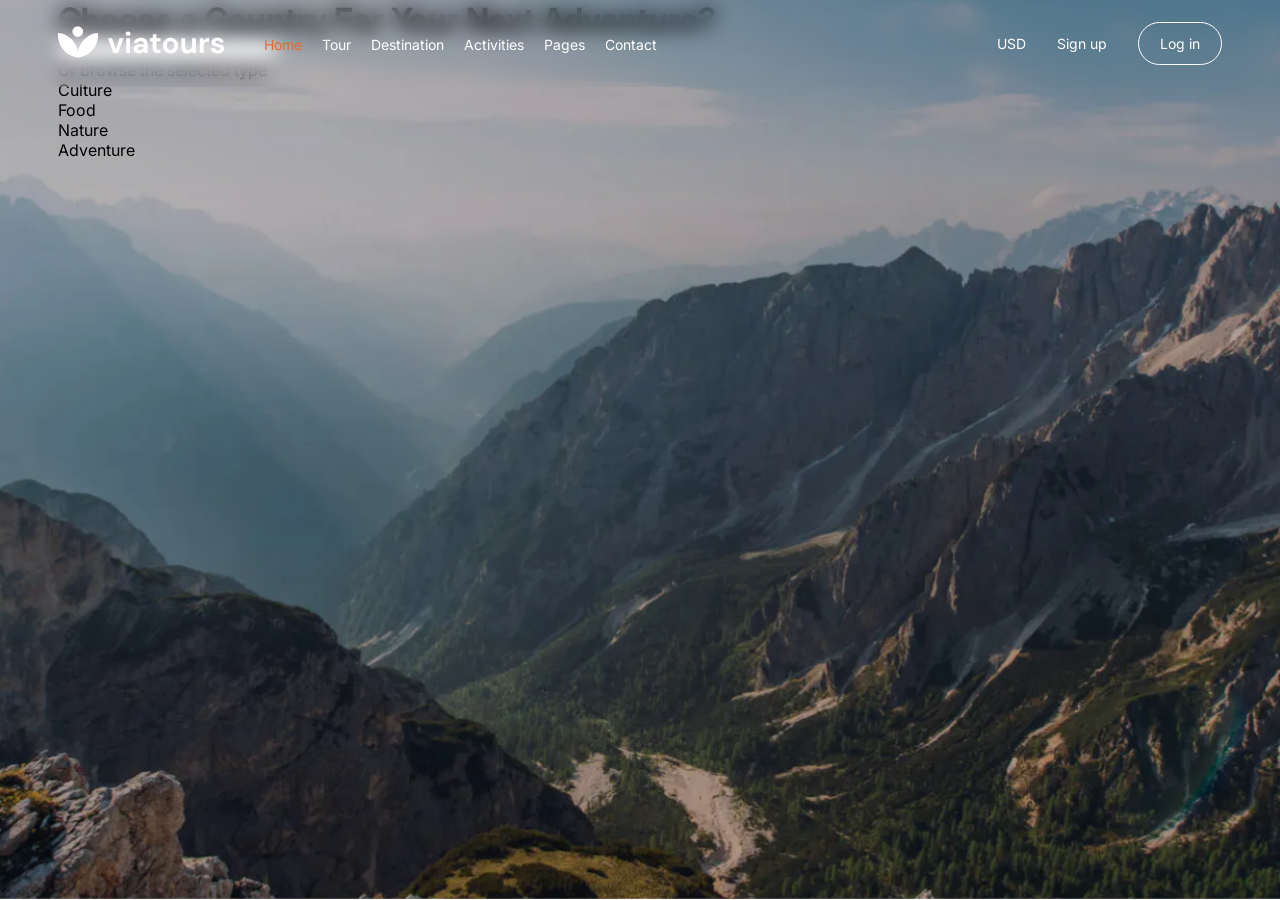
==== index.html @ 1e7595ea "lesson 2" ====
<!doctype html>
<html lang="en">
	<head>
		<meta charset="UTF-8" />
		<meta name="viewport" content="width=device-width, initial-scale=1.0" />
		<title>Viatours</title>
		<link rel="preconnect" href="https://fonts.googleapis.com" />
		<link rel="preconnect" href="https://fonts.gstatic.com" crossorigin />
		<link
			href="https://fonts.googleapis.com/css2?family=Inter:ital,opsz,wght@0,14..32,100..900;1,14..32,100..900&display=swap"
			rel="stylesheet"
		/>
		<link rel="stylesheet" href="style.css" />
	</head>
	<body>
		<nav class="nav">
			<div class="nav__container">
				<div class="nav__content">
					<a class="nav__logo" href="">
						<img src="img/icons/logo.svg" alt="" />
					</a>
					<ul class="nav__links">
						<li><a class="active" href="">Home</a></li>
						<li><a href="">Tour</a></li>
						<li><a href="">Destination</a></li>
						<li><a href="">Activities</a></li>
						<li><a href="">Pages</a></li>
						<li><a href="">Contact</a></li>
					</ul>
				</div>

				<div class="nav__action">
					<span>USD</span>
					<button class="nav__btn">Sign up</button>
					<button class="nav__btn accent-btn">Log in</button>
				</div>
			</div>
		</nav>

		<header class="hero">
			<div class="container">
				<div class="hero__content">
					<h1 class="hero__title">Choose a Country For Your Next Adventure?</h1>
					<div class="hero__search">
						<input class="hero__input" type="search" />
						<button class="hero__btn"></button>
					</div>
					<div class="categories">
						<p class="categories__title">Or browse the selected type</p>
						<div class="category__item">Culture</div>
						<div class="category__item">Food</div>
						<div class="category__item">Nature</div>
						<div class="category__item">Adventure</div>
					</div>
				</div>
			</div>
		</header>
	</body>
</html>
---- style.css ----
* {
	font-family: 'Inter', sans-serif;
	margin: 0;
	padding: 0;
	box-sizing: border-box;
}

.container {
	max-width: 1300px;
	margin: 0 auto;
	width: calc(100% - 116px);
}

.nav {
	width: 100%;
	padding: 22px 0;
	position: fixed;
	left: 0;
	backdrop-filter: blur(10px);
}
.nav__container {
	display: flex;
	justify-content: space-between;
	align-items: center;
	max-width: 1800px;
	margin: 0 auto;
	width: calc(100% - 116px);
}

.nav__content {
	display: flex;
	align-items: center;
	gap: 39px;
}
.nav__links {
	display: flex;
	align-items: center;
	list-style: none;
	gap: 20px;
}
.nav__links a {
	text-decoration: none;
	color: #ffffff;
	font-size: 14px;
	transition: 0.3s color;
}
.nav__links a:hover {
	color: #eb662b;
}
a.active {
	color: #eb662b;
}

.nav__action {
	display: flex;
	gap: 10px;
	align-items: center;
}
.nav__action span {
	font-size: 14px;
	color: #ffffff;
}
.nav__btn {
	font-size: 14px;
	color: #ffffff;
	background: none;
	border: none;
	padding: 12px 21px;
	cursor: pointer;
	transition: 0.3s color;
}
.nav__btn:hover {
	color: #eb662b;
}
.accent-btn {
	border: 1px solid #ffffff;
	border-radius: 200px;
}

.hero {
	height: 100vh;
	background-image: url(img/images/hero.webp);
	background-repeat: no-repeat;
	background-position: center;
	background-size: cover;
}
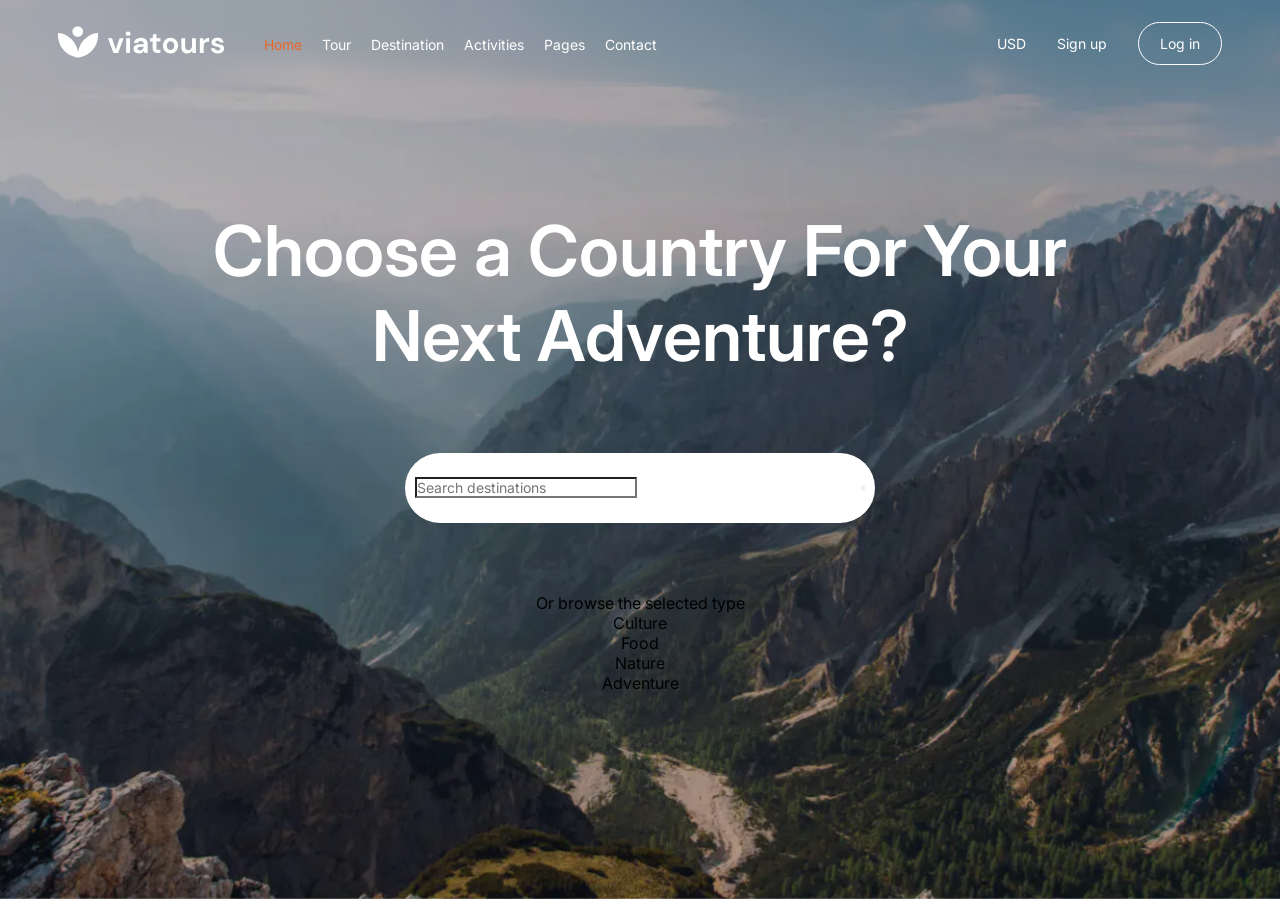
==== commit d1932617: "lesson 2.2" ====
--- a/index.html
+++ b/index.html
@@ -40,9 +40,16 @@
 		<header class="hero">
 			<div class="container">
 				<div class="hero__content">
-					<h1 class="hero__title">Choose a Country For Your Next Adventure?</h1>
+					<h1 class="hero__title">
+						Choose a Country For Your <br />
+						Next Adventure?
+					</h1>
 					<div class="hero__search">
-						<input class="hero__input" type="search" />
+						<input
+							class="hero__input"
+							type="search"
+							placeholder="Search destinations"
+						/>
 						<button class="hero__btn"></button>
 					</div>
 					<div class="categories">
--- a/style.css
+++ b/style.css
@@ -84,3 +84,35 @@
 	background-position: center;
 	background-size: cover;
 }
+.hero__content {
+	display: flex;
+	flex-direction: column;
+	justify-content: center;
+	align-items: center;
+	height: 100vh;
+	text-align: center;
+}
+.hero__title {
+	font-size: 70px;
+	font-weight: 600;
+	color: #ffffff;
+	margin-bottom: 75px;
+}
+.hero__search {
+	background: #ffffff;
+	border-radius: 200px;
+	width: 470px;
+	height: 70px;
+	display: flex;
+	align-items: center;
+	justify-content: space-between;
+	padding: 10px;
+	margin-bottom: 70px;
+}
+.hero__input {
+	font-size: 14px;
+	background-image: url(img/icons/SVG.svg);
+}
+.hero__input::placeholder {
+	color: #757575;
+}
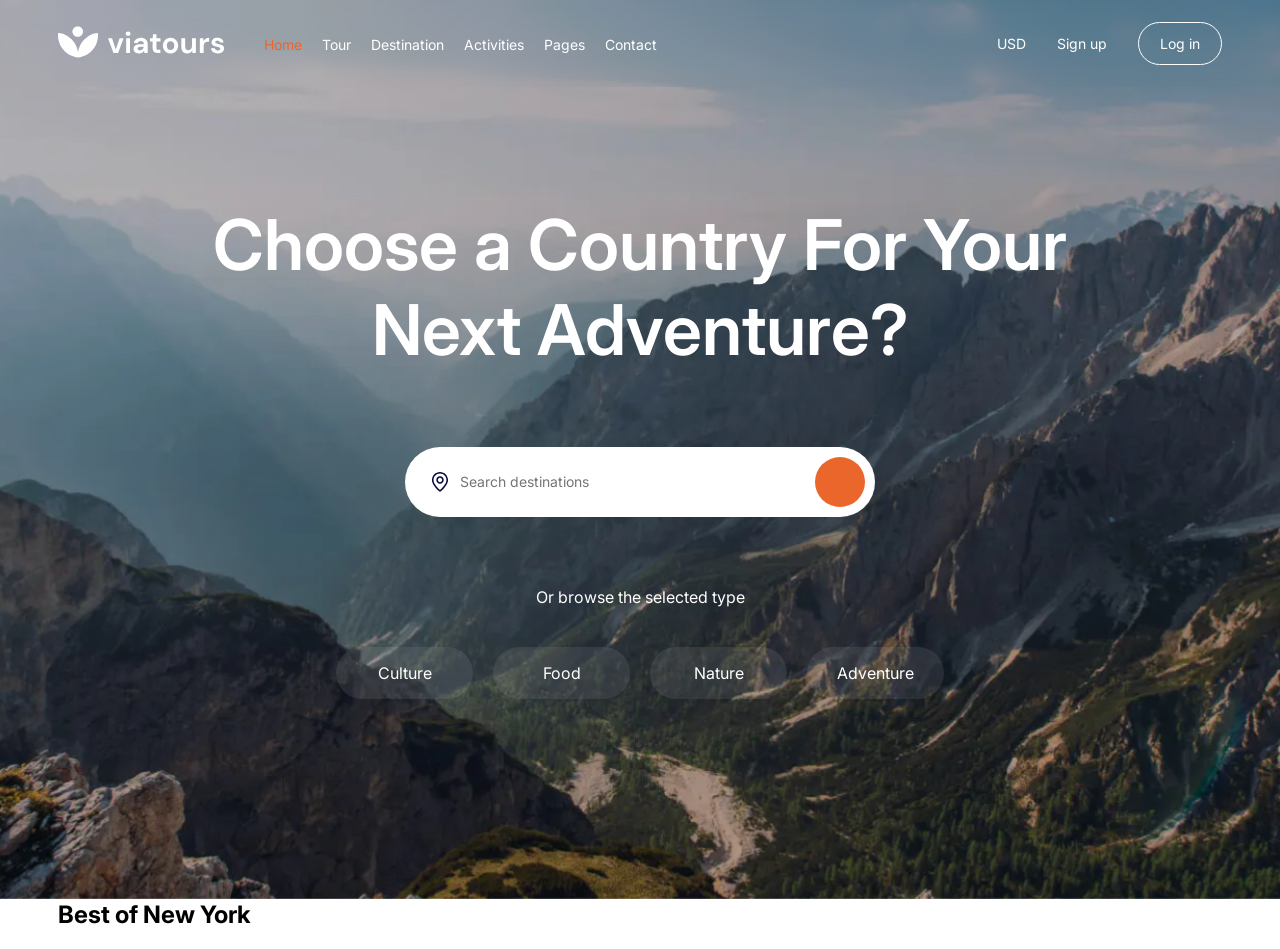
==== commit 51903955: "lesson 3" ====
--- a/index.html
+++ b/index.html
@@ -62,5 +62,25 @@
 				</div>
 			</div>
 		</header>
+		<main>
+			<section class="tour">
+				<div class="container">
+					<div class="tour__content">
+						<h2 class="tour__title">Best of <span>New York</span></h2>
+						<div class="tour__cards">
+							<div class="tour__card">
+								<img class="card__img" src="" alt="" />
+								<div class="card__info">
+									<p class="card__text"></p>
+									<h3 class="card__title"></h3>
+									<div class="card__rating"></div>
+									<div class="card__meta"></div>
+								</div>
+							</div>
+						</div>
+					</div>
+				</div>
+			</section>
+		</main>
 	</body>
 </html>
--- a/style.css
+++ b/style.css
@@ -111,8 +111,43 @@
 }
 .hero__input {
 	font-size: 14px;
-	background-image: url(img/icons/SVG.svg);
+	background-image: url(img/icons/location.svg);
+	background-repeat: no-repeat;
+	background-size: 20px;
+	background-position: left;
+	padding: 10px;
+	padding-left: 30px;
+	border: none;
+	outline: none;
+	margin-left: 15px;
 }
 .hero__input::placeholder {
 	color: #757575;
 }
+.hero__btn {
+	background: #eb662b;
+	width: 50px;
+	height: 50px;
+	border-radius: 50px;
+	border: none;
+	outline: none;
+	cursor: pointer;
+	transition: 0.3s background;
+}
+.hero__btn:hover {
+	background: #c95625;
+}
+.categories {
+	color: #ffffff;
+	display: grid;
+	grid-template-columns: repeat(4, 1fr);
+	gap: 40px 20px;
+}
+.categories__title {
+	grid-column: 1/-1;
+}
+.category__item {
+	background: #ffffff15;
+	padding: 16px 30px;
+	border-radius: 50px;
+}
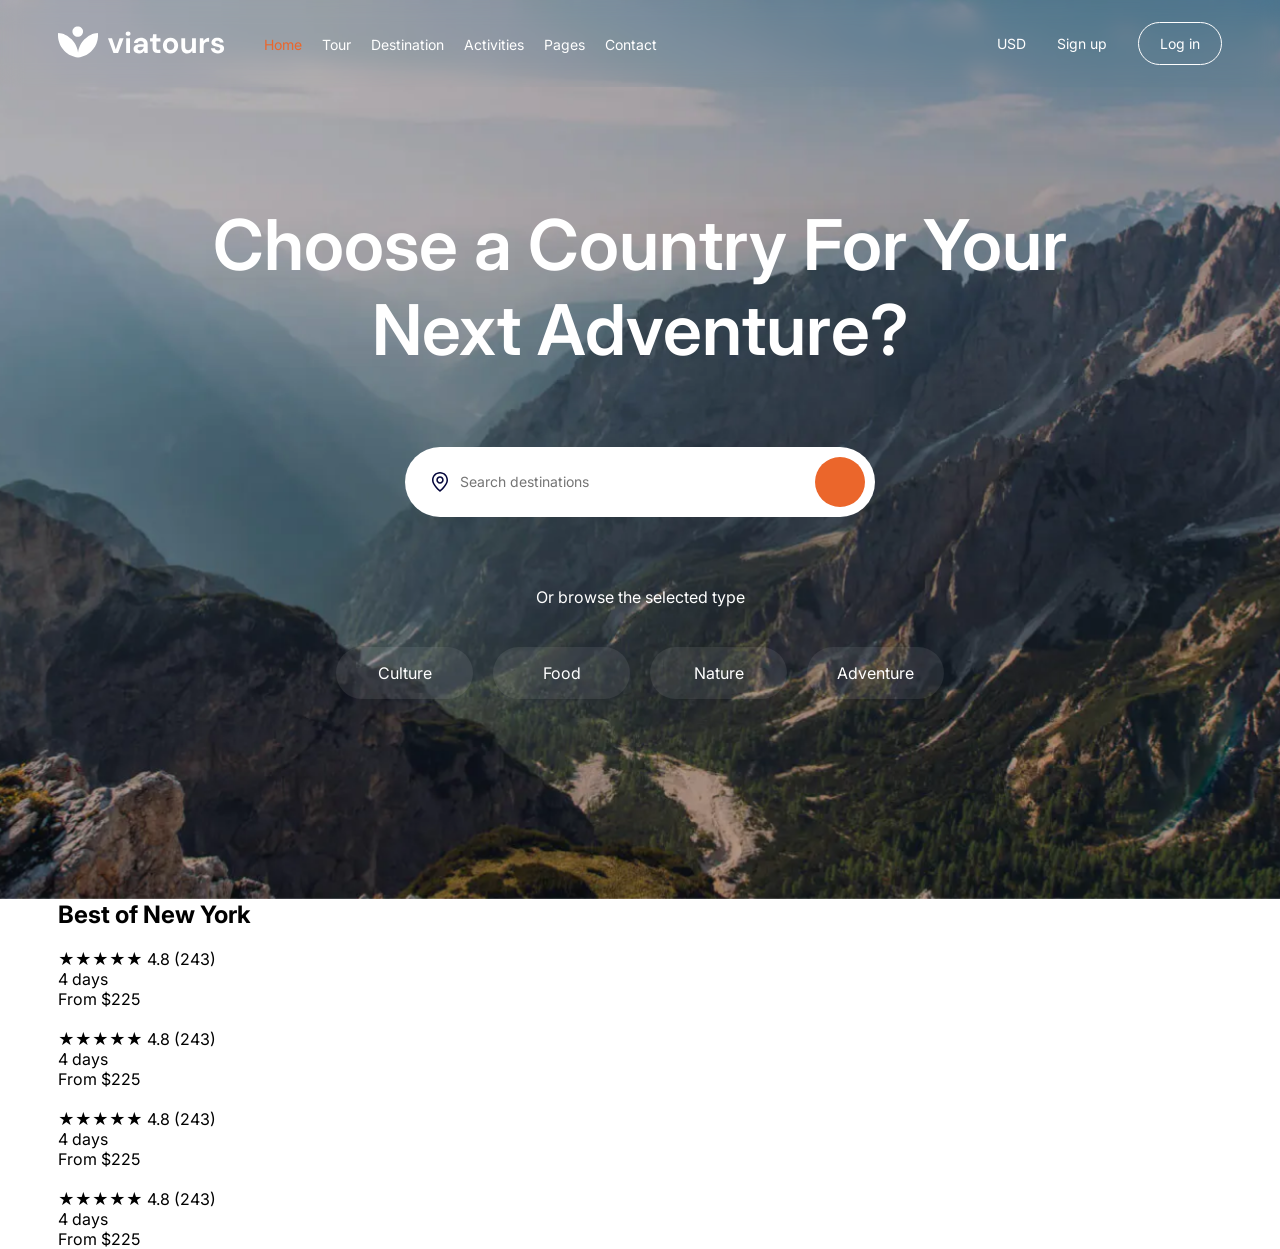
==== commit 980c9735: "lesson 3.1" ====
--- a/index.html
+++ b/index.html
@@ -73,8 +73,75 @@
 								<div class="card__info">
 									<p class="card__text"></p>
 									<h3 class="card__title"></h3>
-									<div class="card__rating"></div>
-									<div class="card__meta"></div>
+									<div class="card__rating">
+										<span class="rating__stars">★★★★★</span>
+										<span class="rating__value">4.8</span>
+										<span class="rating__count">(243)</span>
+									</div>
+									<div class="card__meta">
+										<p class="meta__date">4 days</p>
+										<p class="meta__cost">
+											<span>From</span>
+											<span>$225</span>
+										</p>
+									</div>
+								</div>
+							</div>
+							<div class="tour__card">
+								<img class="card__img" src="" alt="" />
+								<div class="card__info">
+									<p class="card__text"></p>
+									<h3 class="card__title"></h3>
+									<div class="card__rating">
+										<span class="rating__stars">★★★★★</span>
+										<span class="rating__value">4.8</span>
+										<span class="rating__count">(243)</span>
+									</div>
+									<div class="card__meta">
+										<p class="meta__date">4 days</p>
+										<p class="meta__cost">
+											<span>From</span>
+											<span>$225</span>
+										</p>
+									</div>
+								</div>
+							</div>
+							<div class="tour__card">
+								<img class="card__img" src="" alt="" />
+								<div class="card__info">
+									<p class="card__text"></p>
+									<h3 class="card__title"></h3>
+									<div class="card__rating">
+										<span class="rating__stars">★★★★★</span>
+										<span class="rating__value">4.8</span>
+										<span class="rating__count">(243)</span>
+									</div>
+									<div class="card__meta">
+										<p class="meta__date">4 days</p>
+										<p class="meta__cost">
+											<span>From</span>
+											<span>$225</span>
+										</p>
+									</div>
+								</div>
+							</div>
+							<div class="tour__card">
+								<img class="card__img" src="" alt="" />
+								<div class="card__info">
+									<p class="card__text"></p>
+									<h3 class="card__title"></h3>
+									<div class="card__rating">
+										<span class="rating__stars">★★★★★</span>
+										<span class="rating__value">4.8</span>
+										<span class="rating__count">(243)</span>
+									</div>
+									<div class="card__meta">
+										<p class="meta__date">4 days</p>
+										<p class="meta__cost">
+											<span>From</span>
+											<span>$225</span>
+										</p>
+									</div>
 								</div>
 							</div>
 						</div>
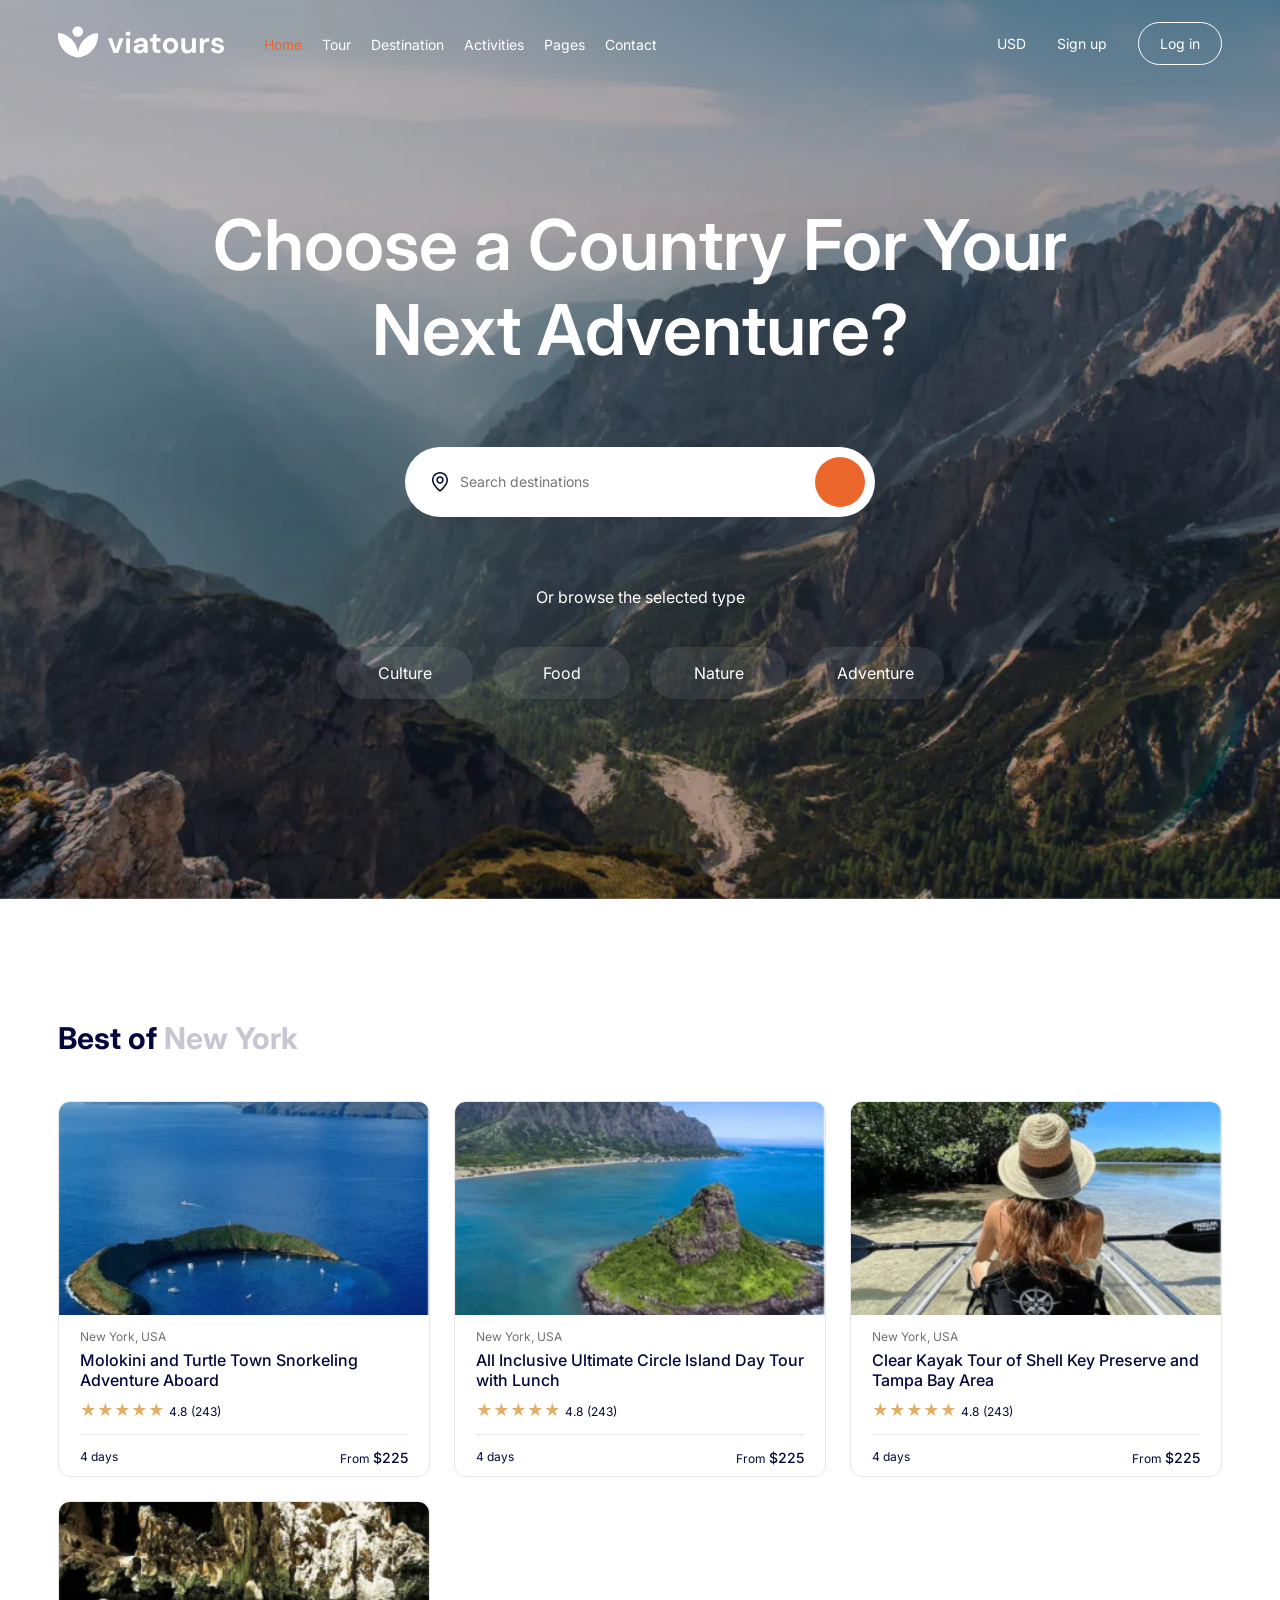
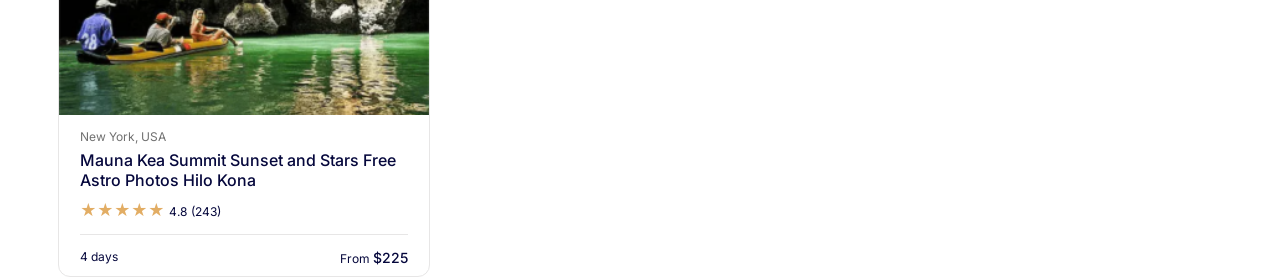
==== commit 268504bd: "lesson 4" ====
--- a/index.html
+++ b/index.html
@@ -69,10 +69,12 @@
 						<h2 class="tour__title">Best of <span>New York</span></h2>
 						<div class="tour__cards">
 							<div class="tour__card">
-								<img class="card__img" src="" alt="" />
+								<img class="card__img" src="img/images/tour1.webp" alt="" />
 								<div class="card__info">
-									<p class="card__text"></p>
-									<h3 class="card__title"></h3>
+									<p class="card__text">New York, USA</p>
+									<h3 class="card__title">
+										Molokini and Turtle Town Snorkeling Adventure Aboard
+									</h3>
 									<div class="card__rating">
 										<span class="rating__stars">★★★★★</span>
 										<span class="rating__value">4.8</span>
@@ -81,17 +83,19 @@
 									<div class="card__meta">
 										<p class="meta__date">4 days</p>
 										<p class="meta__cost">
-											<span>From</span>
+											From
 											<span>$225</span>
 										</p>
 									</div>
 								</div>
 							</div>
 							<div class="tour__card">
-								<img class="card__img" src="" alt="" />
+								<img class="card__img" src="img/images/tour2.png" alt="" />
 								<div class="card__info">
-									<p class="card__text"></p>
-									<h3 class="card__title"></h3>
+									<p class="card__text">New York, USA</p>
+									<h3 class="card__title">
+										All Inclusive Ultimate Circle Island Day Tour with Lunch
+									</h3>
 									<div class="card__rating">
 										<span class="rating__stars">★★★★★</span>
 										<span class="rating__value">4.8</span>
@@ -100,17 +104,19 @@
 									<div class="card__meta">
 										<p class="meta__date">4 days</p>
 										<p class="meta__cost">
-											<span>From</span>
+											From
 											<span>$225</span>
 										</p>
 									</div>
 								</div>
 							</div>
 							<div class="tour__card">
-								<img class="card__img" src="" alt="" />
+								<img class="card__img" src="img/images/tour3.png" alt="" />
 								<div class="card__info">
-									<p class="card__text"></p>
-									<h3 class="card__title"></h3>
+									<p class="card__text">New York, USA</p>
+									<h3 class="card__title">
+										Clear Kayak Tour of Shell Key Preserve and Tampa Bay Area
+									</h3>
 									<div class="card__rating">
 										<span class="rating__stars">★★★★★</span>
 										<span class="rating__value">4.8</span>
@@ -119,17 +125,20 @@
 									<div class="card__meta">
 										<p class="meta__date">4 days</p>
 										<p class="meta__cost">
-											<span>From</span>
+											From
 											<span>$225</span>
 										</p>
 									</div>
 								</div>
 							</div>
 							<div class="tour__card">
-								<img class="card__img" src="" alt="" />
+								<img class="card__img" src="img/images/tour4.png" alt="" />
 								<div class="card__info">
-									<p class="card__text"></p>
-									<h3 class="card__title"></h3>
+									<p class="card__text">New York, USA</p>
+									<h3 class="card__title">
+										Mauna Kea Summit Sunset and Stars Free Astro Photos Hilo
+										Kona
+									</h3>
 									<div class="card__rating">
 										<span class="rating__stars">★★★★★</span>
 										<span class="rating__value">4.8</span>
@@ -138,7 +147,7 @@
 									<div class="card__meta">
 										<p class="meta__date">4 days</p>
 										<p class="meta__cost">
-											<span>From</span>
+											From
 											<span>$225</span>
 										</p>
 									</div>
--- a/style.css
+++ b/style.css
@@ -151,3 +151,74 @@
 	padding: 16px 30px;
 	border-radius: 50px;
 }
+.tour__content {
+	margin-top: 120px;
+}
+.tour__title {
+	font-size: 30px;
+	font-weight: 700;
+	color: #05073c;
+	margin-bottom: 45px;
+}
+.tour__title span {
+	color: #c6c6d2;
+}
+.tour__cards {
+	display: grid;
+	grid-template-columns: repeat(auto-fill, minmax(280px, 1fr));
+	gap: 24px;
+}
+.tour__card {
+	border-radius: 12px;
+	border: 1px solid #e7e6e6;
+	overflow: hidden;
+}
+.card__img {
+	width: 100%;
+	height: 213px;
+	object-fit: cover;
+}
+.card__info {
+	padding: 10px 21px;
+}
+
+.card__text {
+	font-size: 12px;
+	color: #717171;
+	margin-bottom: 6px;
+}
+.card__title {
+	font-size: 16px;
+	font-weight: 500;
+	color: #05073c;
+	margin-bottom: 10px;
+}
+.rating__stars {
+	color: #e2ad64;
+}
+.rating__value,
+.rating__count {
+	color: #05073c;
+	font-size: 12px;
+}
+.card__rating {
+	padding-bottom: 14px;
+	border-bottom: 1px solid #e7e6e6;
+	margin-bottom: 14px;
+}
+.card__meta {
+	display: flex;
+	justify-content: space-between;
+}
+.meta__date {
+	color: #05073c;
+	font-size: 12px;
+}
+.meta__cost {
+	color: #05073c;
+	font-size: 12px;
+}
+.meta__cost span {
+	font-size: 14px;
+	font-weight: 500;
+}
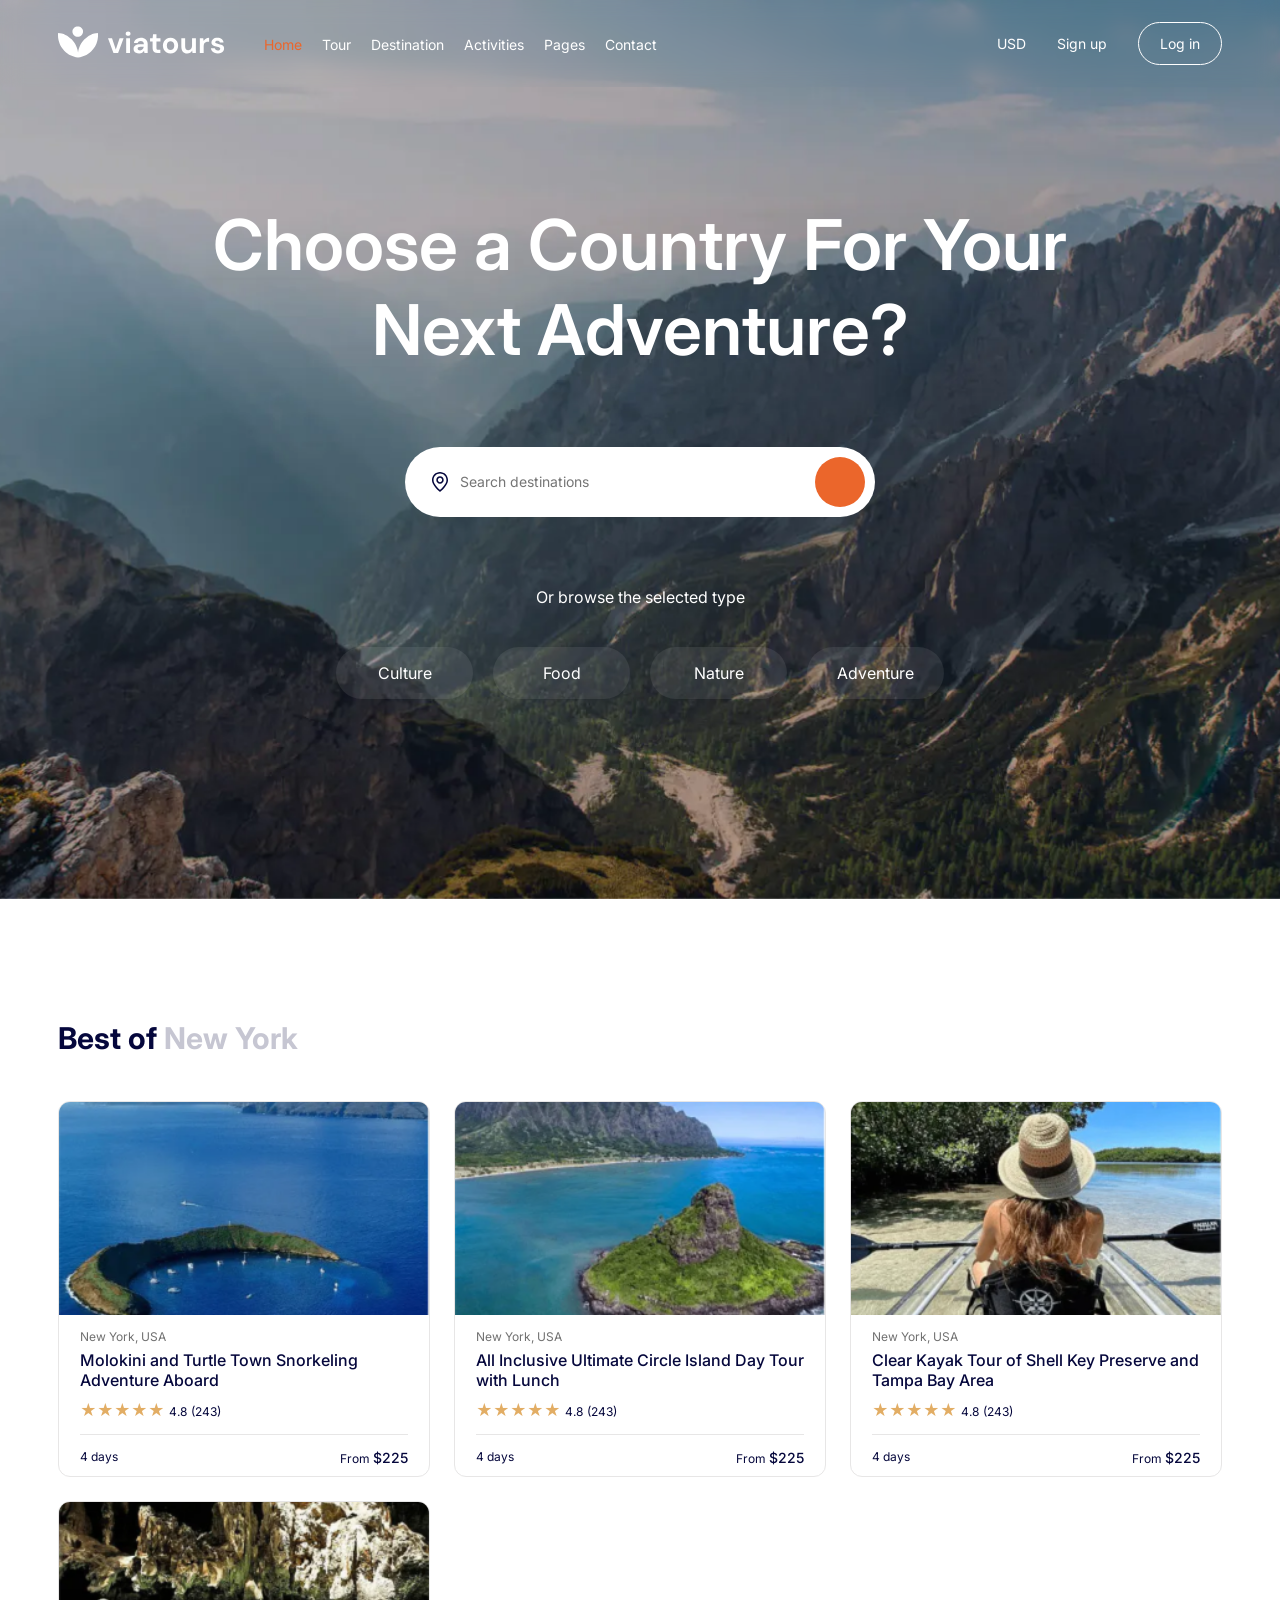
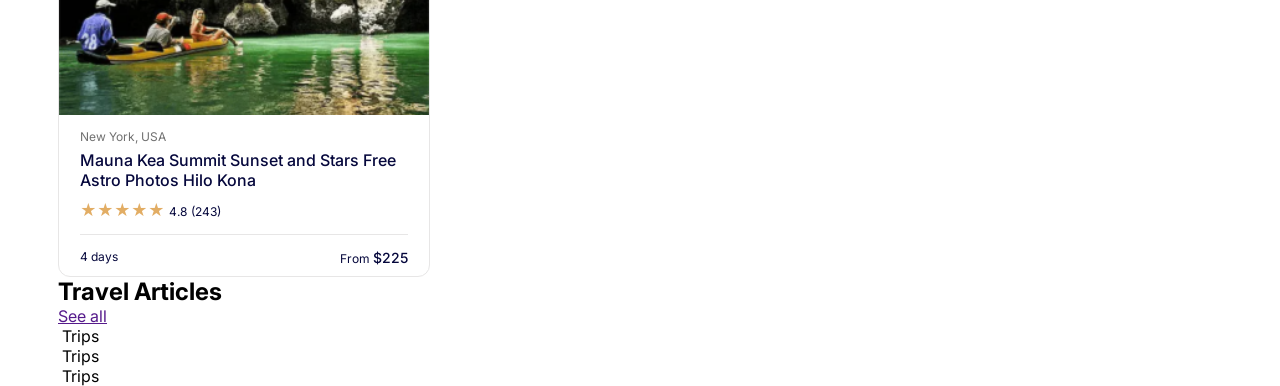
==== commit 25d35857: "lesson 4.5" ====
--- a/index.html
+++ b/index.html
@@ -157,6 +157,51 @@
 					</div>
 				</div>
 			</section>
+
+			<section class="articles">
+				<div class="container">
+					<div class="articles__header">
+						<h2 class="articles__title">Travel Articles</h2>
+						<a href="" class="articles__link">See all</a>
+					</div>
+					<div class="articles__grid">
+						<!-- карточка  -->
+						<div class="articles__card">
+							<div class="articles__image">
+								<img src="" alt="" />
+								<span>Trips</span>
+							</div>
+							<div class="articles__content">
+								<p class="articles__meta"></p>
+								<h3 class="articles__subtitle"></h3>
+							</div>
+						</div>
+						<!-- карточка  -->
+						<div class="articles__card">
+							<div class="articles__image">
+								<img src="" alt="" />
+								<span>Trips</span>
+							</div>
+							<div class="articles__content">
+								<p class="articles__meta"></p>
+								<h3 class="articles__subtitle"></h3>
+							</div>
+						</div>
+						<!-- карточка  -->
+						<div class="articles__card">
+							<div class="articles__image">
+								<img src="" alt="" />
+								<span>Trips</span>
+							</div>
+							<div class="articles__content">
+								<p class="articles__meta"></p>
+								<h3 class="articles__subtitle"></h3>
+							</div>
+						</div>
+						<!-- карточка  -->
+					</div>
+				</div>
+			</section>
 		</main>
 	</body>
 </html>
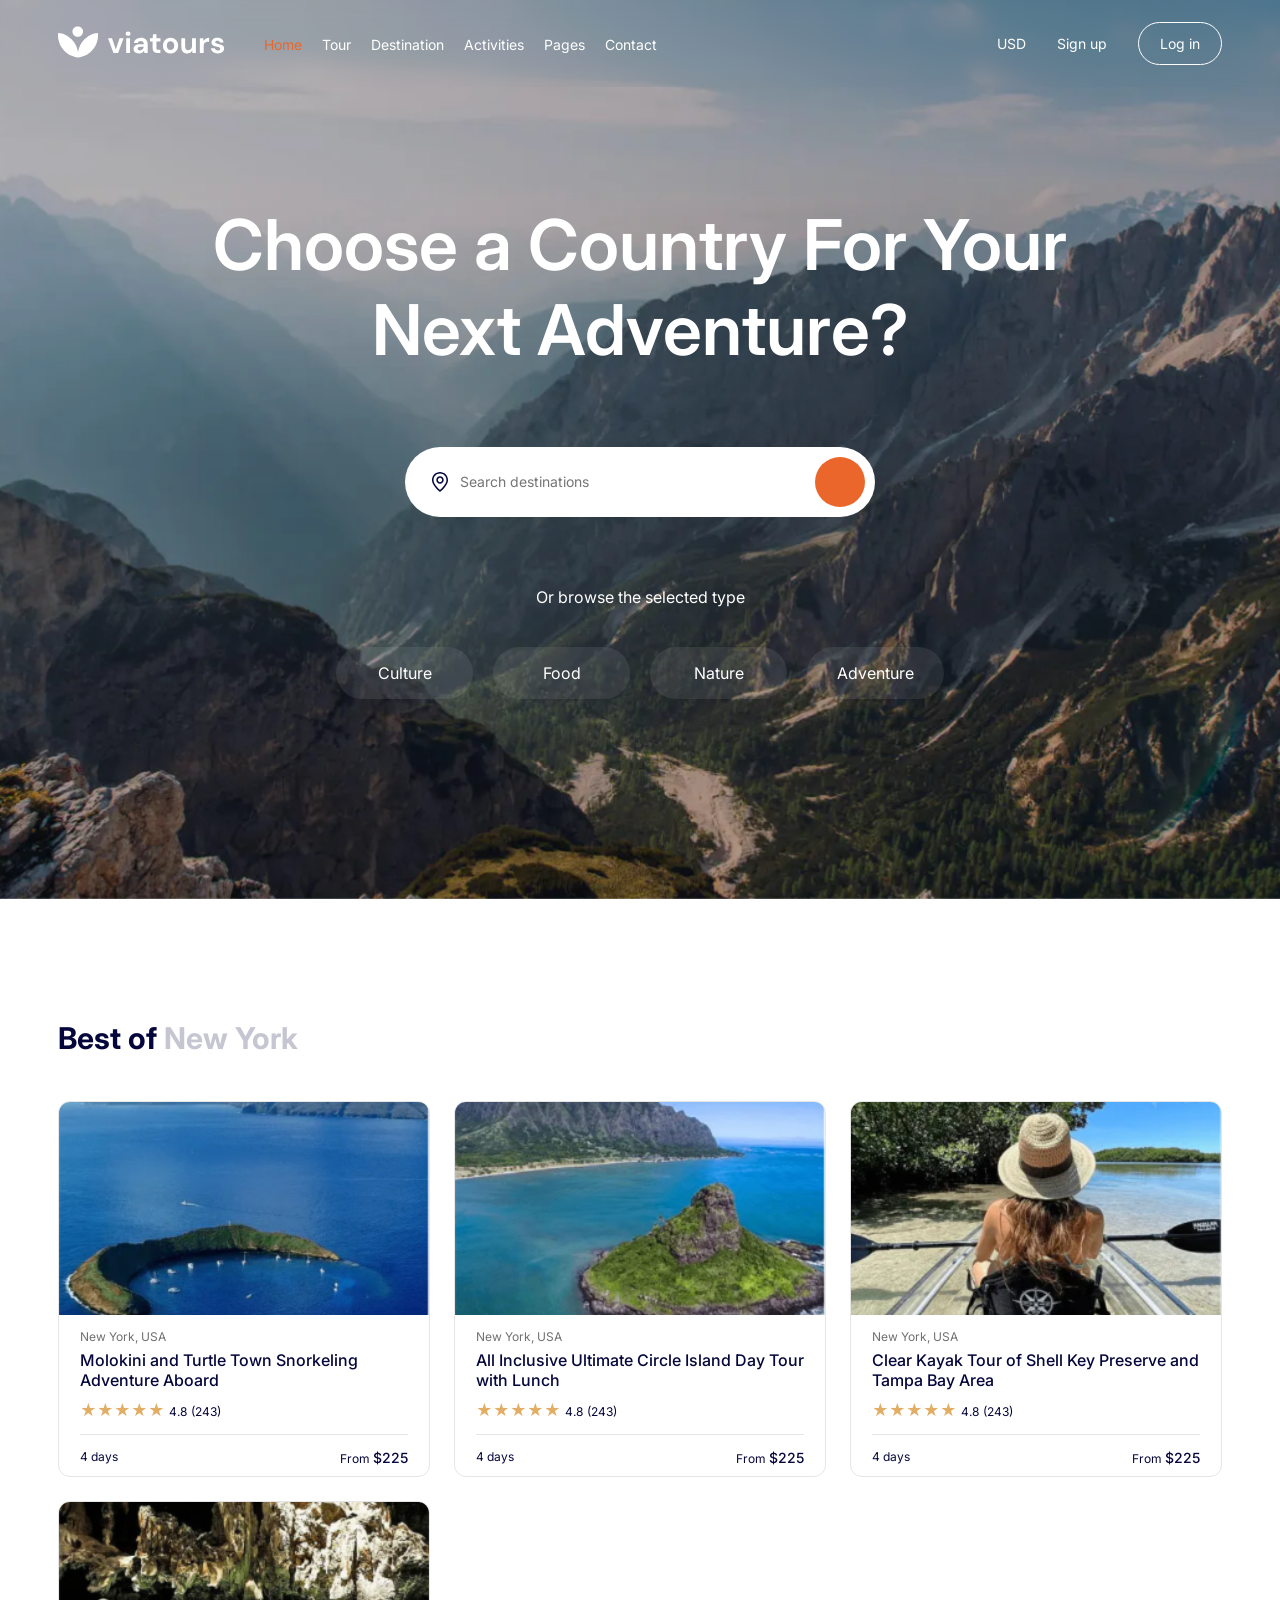
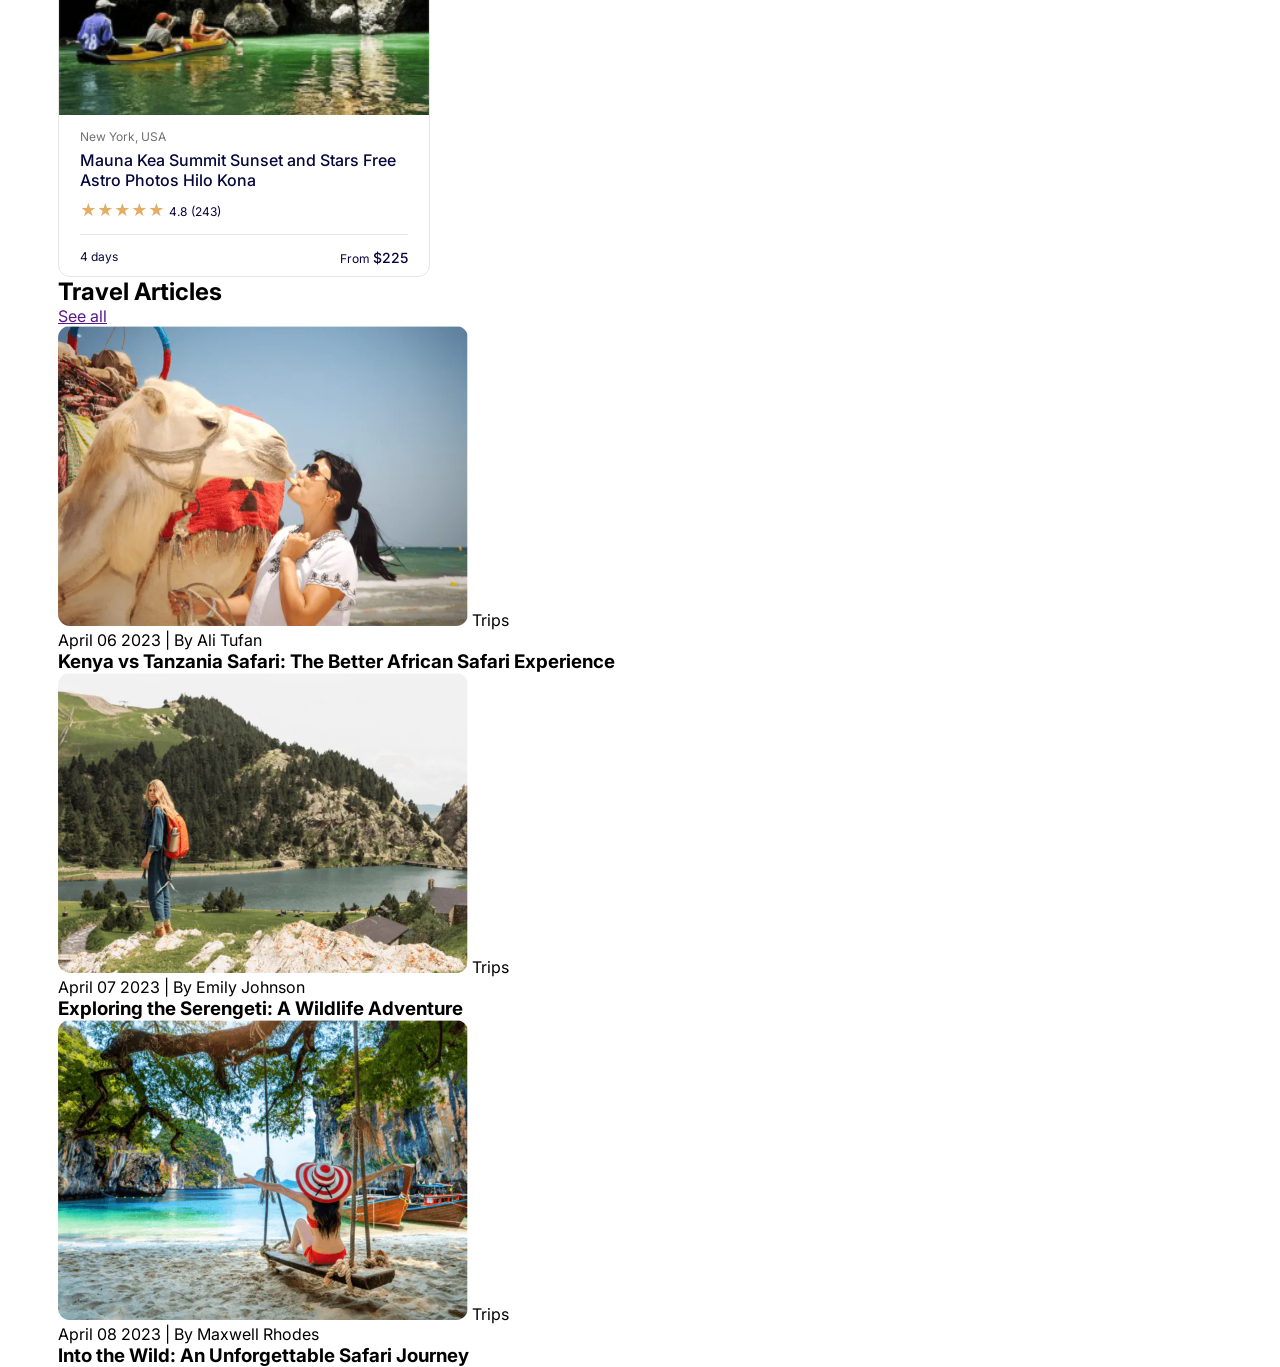
==== commit 1c5f8d79: "lesson 4.6" ====
--- a/index.html
+++ b/index.html
@@ -168,34 +168,46 @@
 						<!-- карточка  -->
 						<div class="articles__card">
 							<div class="articles__image">
-								<img src="" alt="" />
+								<img src="img/images/travel1.png" alt="" />
 								<span>Trips</span>
 							</div>
 							<div class="articles__content">
-								<p class="articles__meta"></p>
-								<h3 class="articles__subtitle"></h3>
+								<p class="articles__meta">
+									April 06 2023 <span>|</span> By Ali Tufan
+								</p>
+								<h3 class="articles__subtitle">
+									Kenya vs Tanzania Safari: The Better African Safari Experience
+								</h3>
 							</div>
 						</div>
 						<!-- карточка  -->
 						<div class="articles__card">
 							<div class="articles__image">
-								<img src="" alt="" />
+								<img src="img/images/travel2.png" alt="" />
 								<span>Trips</span>
 							</div>
 							<div class="articles__content">
-								<p class="articles__meta"></p>
-								<h3 class="articles__subtitle"></h3>
+								<p class="articles__meta">
+									April 07 2023 <span>|</span> By Emily Johnson
+								</p>
+								<h3 class="articles__subtitle">
+									Exploring the Serengeti: A Wildlife Adventure
+								</h3>
 							</div>
 						</div>
 						<!-- карточка  -->
 						<div class="articles__card">
 							<div class="articles__image">
-								<img src="" alt="" />
+								<img src="img/images/travel3.png" alt="" />
 								<span>Trips</span>
 							</div>
 							<div class="articles__content">
-								<p class="articles__meta"></p>
-								<h3 class="articles__subtitle"></h3>
+								<p class="articles__meta">
+									April 08 2023 <span>|</span> By Maxwell Rhodes
+								</p>
+								<h3 class="articles__subtitle">
+									Into the Wild: An Unforgettable Safari Journey
+								</h3>
 							</div>
 						</div>
 						<!-- карточка  -->
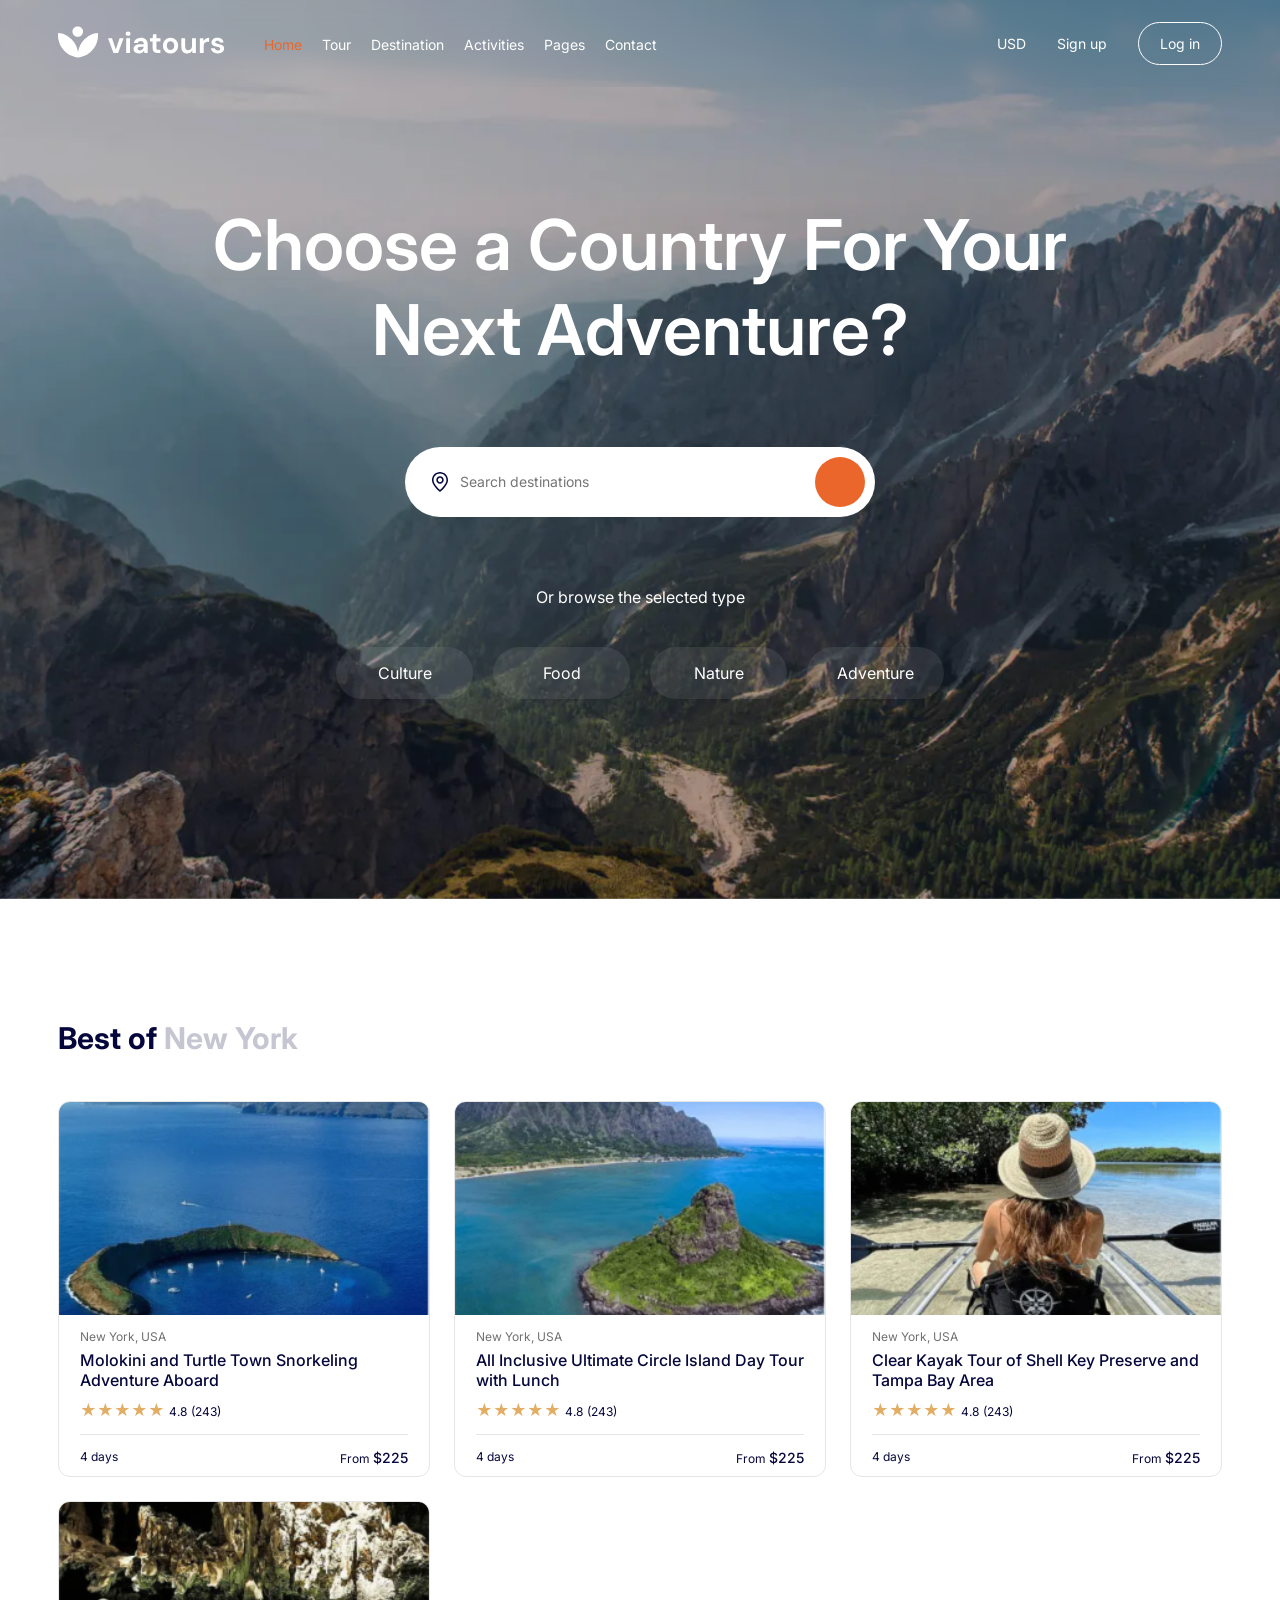
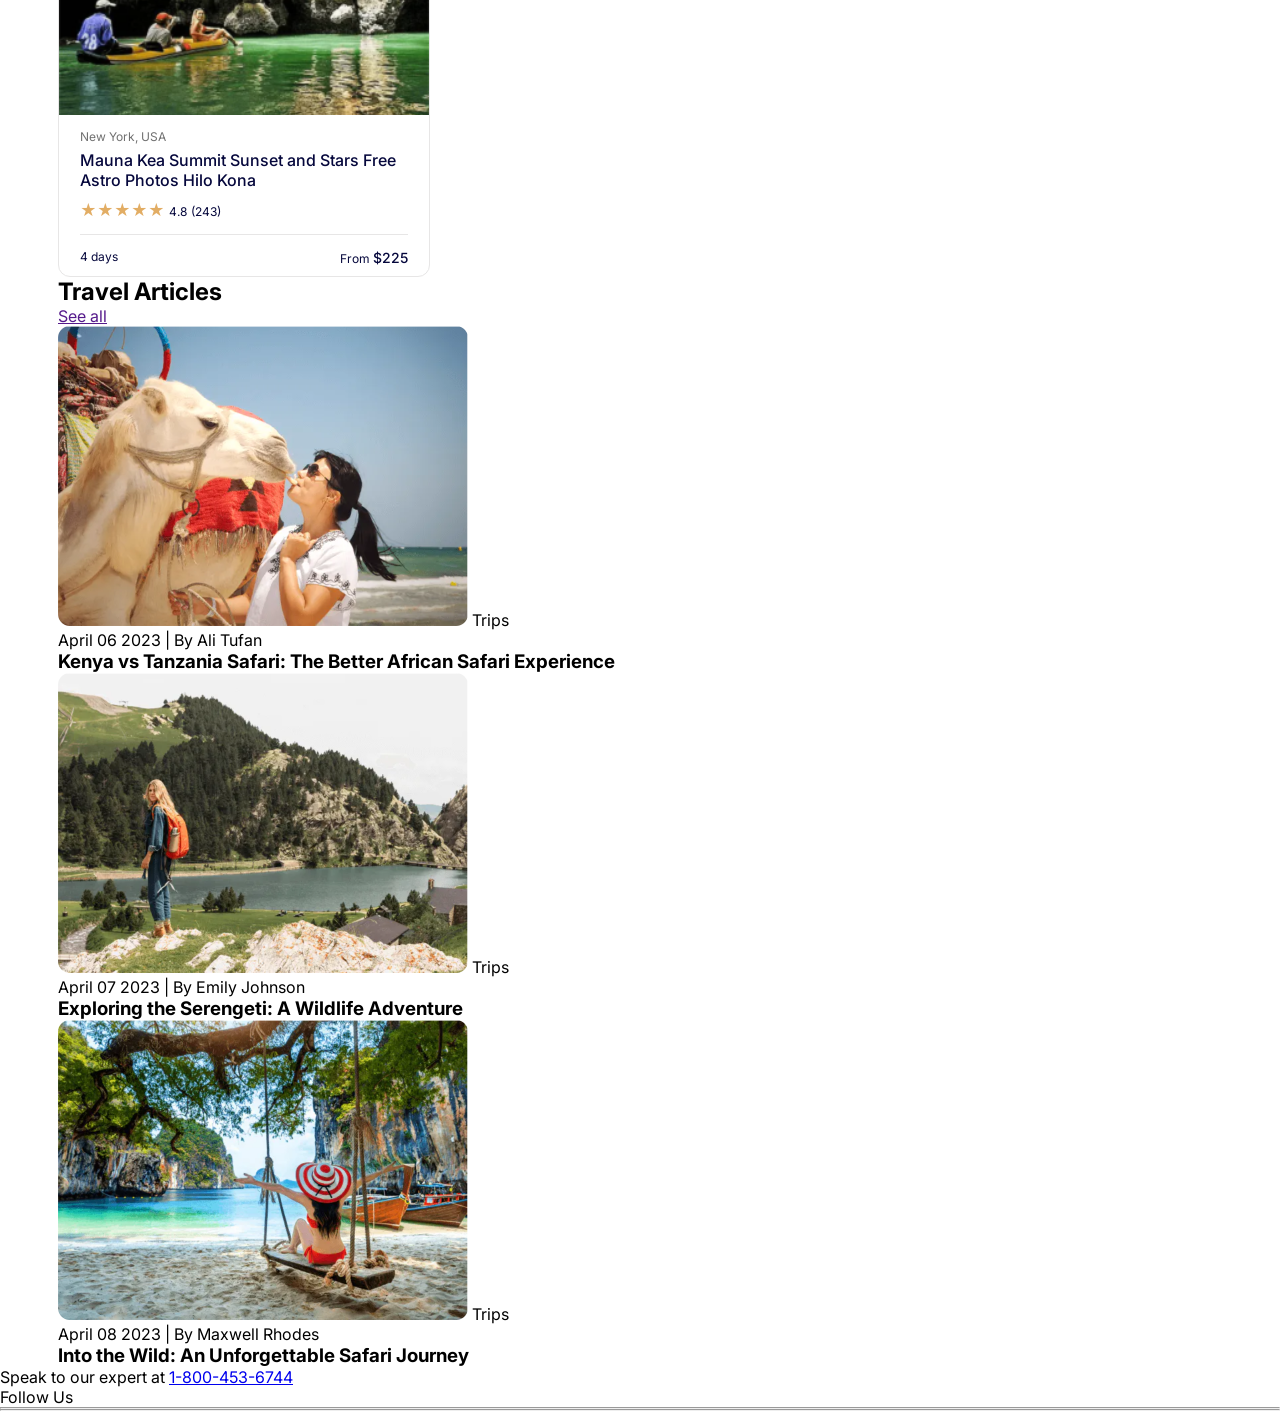
==== commit 08d051f1: "lesson 5" ====
--- a/index.html
+++ b/index.html
@@ -215,5 +215,21 @@
 				</div>
 			</section>
 		</main>
+		<footer class="footer">
+			<div class="footer__top">
+				<div class="footer__expert">
+					Speak to our expert at
+					<a href="tel:+1-800-453-6744">1-800-453-6744</a>
+				</div>
+				<div class="footer__follow">
+					Follow Us
+					<div class="footer__social"></div>
+				</div>
+			</div>
+			<hr class="footer__line" />
+			<div class="footer__middle"></div>
+			<hr class="footer__line" />
+			<div class="footer__bottom"></div>
+		</footer>
 	</body>
 </html>
